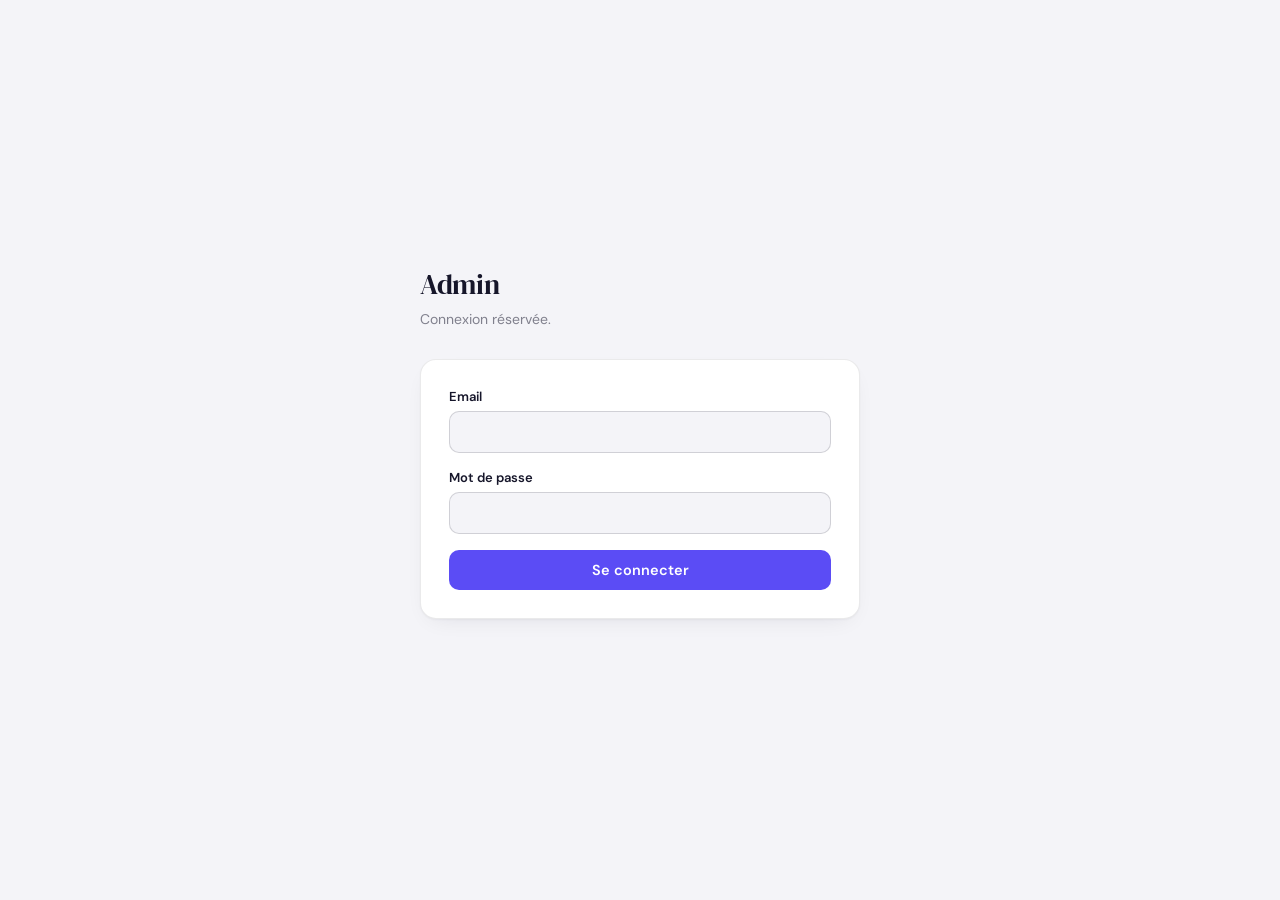
==== admin/index.html @ f7f70466 "feat: kanban tag pill and drag-state styles Supports the colored phase tags and prepares drag-and-dr" ====
<!doctype html>
<html lang="fr">
<head>
<meta charset="utf-8"/>
<meta name="viewport" content="width=device-width, initial-scale=1"/>
<title>Admin — Espace client</title>
<meta name="robots" content="noindex"/>
<link rel="preconnect" href="https://fonts.googleapis.com"/>
<link rel="preconnect" href="https://fonts.gstatic.com" crossorigin/>
<link href="https://fonts.googleapis.com/css2?family=DM+Sans:ital,wght@0,300;0,400;0,500;0,600;0,700;1,400&family=DM+Serif+Display:ital@0;1&display=swap" rel="stylesheet"/>
<link rel="stylesheet" href="/assets/espace-client.css?v=9"/>
</head>
<body>
<div id="login-view" class="standalone">
  <div class="wrap">
    <h1 style="font-family:var(--serif);font-weight:400;font-size:28px">Admin</h1>
    <p class="sub">Connexion réservée.</p>
    <div id="login-msg"></div>
    <form id="login-form" class="card">
      <label for="email">Email</label>
      <input type="email" id="email" required autocomplete="email"/>
      <label for="password">Mot de passe</label>
      <input type="password" id="password" required autocomplete="current-password"/>
      <button type="submit" class="btn-primary" id="login-btn">Se connecter</button>
    </form>

    <form id="setpass-form" class="card hidden">
      <p class="sub" style="margin-bottom:16px">Invitation confirmée — définissez votre mot de passe admin.</p>
      <label for="setpass">Mot de passe</label>
      <input type="password" id="setpass" required minlength="8" autocomplete="new-password"/>
      <button type="submit" class="btn-primary" id="setpass-btn">Définir mon mot de passe</button>
    </form>
  </div>
</div>

<div class="app-shell hidden" id="admin-view">
  <div class="overlay" id="overlay"></div>
  <aside class="app-sidebar" id="sidebar">
    <div class="app-brand">
      <div class="avatar" style="background:var(--text)">EM</div>
      <div class="app-brand-text">
        <div class="app-brand-name">Ernestine Matjabo</div>
        <div class="app-brand-sub">Admin — Espace client</div>
      </div>
    </div>
    <nav class="app-nav">
      <a href="/admin/" class="nav-item active">
        <svg viewBox="0 0 24 24" fill="none" stroke="currentColor" stroke-width="1.75" stroke-linecap="round" stroke-linejoin="round"><rect x="3" y="3" width="7" height="7" rx="1.5"/><rect x="14" y="3" width="7" height="7" rx="1.5"/><rect x="3" y="14" width="7" height="7" rx="1.5"/><rect x="14" y="14" width="7" height="7" rx="1.5"/></svg>
        Clients
      </a>
    </nav>
    <div class="app-sidebar-bottom">
      <a href="#" class="nav-item" id="logout">
        <svg viewBox="0 0 24 24" fill="none" stroke="currentColor" stroke-width="1.75" stroke-linecap="round" stroke-linejoin="round"><path d="M9 21H5a2 2 0 0 1-2-2V5a2 2 0 0 1 2-2h4"/><path d="M16 17l5-5-5-5"/><path d="M21 12H9"/></svg>
        Déconnexion
      </a>
    </div>
  </aside>

  <div class="app-main">
    <div class="app-topbar">
      <button class="menu-btn" id="menu-btn">
        <svg viewBox="0 0 24 24" fill="none" stroke="currentColor" stroke-width="1.75" stroke-linecap="round" stroke-linejoin="round"><path d="M3 6h18"/><path d="M3 12h18"/><path d="M3 18h18"/></svg>
      </button>
      <strong style="font-size:14px">Clients</strong>
    </div>
    <div class="app-content">
      <div class="app-content-inner" style="max-width:1080px">
        <div class="page-header" style="display:flex;align-items:flex-end;justify-content:space-between;gap:16px;flex-wrap:wrap">
          <div>
            <h1>Clients</h1>
            <p class="sub" id="clients-count">Chargement…</p>
          </div>
          <button class="btn-primary" style="width:auto" id="new-client-btn">+ Nouveau client</button>
        </div>

        <div class="section-card hidden" id="create-card">
          <div class="section-head">
            <h2>Nouveau client</h2>
            <a href="#" id="create-cancel">Annuler</a>
          </div>
          <div id="create-msg"></div>
          <form id="create-form">
            <label for="nom">Nom</label>
            <input type="text" id="nom" required/>
            <label for="c-email">Email</label>
            <input type="email" id="c-email" required/>
            <label for="nom_projet">Nom du projet</label>
            <input type="text" id="nom_projet" required/>
            <button type="submit" class="btn-primary" id="create-btn">Créer le client et envoyer les accès</button>
          </form>
        </div>

        <div class="filter-tabs" id="filter-tabs"></div>
        <div class="project-grid" id="clients-list">
          <p class="sub">Chargement…</p>
        </div>
      </div>
    </div>
  </div>
</div>

<script type="module">
import { supabase, callFunction } from '/assets/supabase-client.js';

const ADMIN_EMAIL = 'ernestinemtb@gmail.com';
const loginView = document.getElementById('login-view');
const adminView = document.getElementById('admin-view');

// Remplace window.alert (bloquant) par un message non bloquant en bas d'écran.
function showToast(message, type = 'error') {
  let toast = document.getElementById('toast');
  if (!toast) {
    toast = document.createElement('div');
    toast.id = 'toast';
    document.body.appendChild(toast);
  }
  toast.textContent = message;
  toast.className = `toast ${type} show`;
  clearTimeout(toast._timeout);
  toast._timeout = setTimeout(() => toast.classList.remove('show'), 4000);
}

const AVATAR_COLORS = ['#5b4cf5', '#2f8f5b', '#c2762c', '#c23c5e', '#2e83c2', '#7c6cfa'];
function colorFor(seed) {
  let h = 0;
  for (let i = 0; i < seed.length; i++) h = (h * 31 + seed.charCodeAt(i)) >>> 0;
  return AVATAR_COLORS[h % AVATAR_COLORS.length];
}
function initials(nom) {
  return nom.trim().split(/\s+/).map((w) => w[0]).slice(0, 2).join('').toUpperCase();
}

let allClients = [];
let activeFilter = 'tous';

function renderFilters() {
  const counts = { tous: allClients.length };
  allClients.forEach((c) => { counts[c.statut] = (counts[c.statut] || 0) + 1; });
  const labels = { tous: 'Tous', onboarding: 'Onboarding', actif: 'Actif', archive: 'Archivé' };
  const order = ['tous', 'onboarding', 'actif', 'archive'].filter((k) => counts[k]);
  document.getElementById('filter-tabs').innerHTML = order.map((k) => `
    <button class="filter-tab ${k === activeFilter ? 'active' : ''}" data-filter="${k}">${labels[k] || k} · ${counts[k]}</button>
  `).join('');
  document.querySelectorAll('.filter-tab').forEach((btn) => {
    btn.addEventListener('click', () => { activeFilter = btn.dataset.filter; renderFilters(); renderList(); });
  });
}

function renderList() {
  const list = document.getElementById('clients-list');
  const visible = activeFilter === 'tous' ? allClients : allClients.filter((c) => c.statut === activeFilter);
  document.getElementById('clients-count').textContent = `${allClients.length} projet${allClients.length > 1 ? 's' : ''} en portefeuille`;

  if (visible.length === 0) {
    list.innerHTML = '<div class="empty-state"><p>Aucun client dans cette catégorie.</p></div>';
    return;
  }
  list.innerHTML = visible.map((c) => `
    <div class="project-card" data-id="${c.id}">
      <div class="project-card-head">
        <div class="avatar" style="background:${colorFor(c.nom)}">${initials(c.nom)}</div>
        <div style="min-width:0">
          <div class="project-card-name">${c.nom}</div>
          <div class="project-card-sub">${c.nom_projet}</div>
        </div>
      </div>
      ${c.phasesTotal ? `
        <div class="project-card-progress-row"><span>${c.phaseActuelle || ''}</span><span>${c.phasesDone}/${c.phasesTotal}</span></div>
        <div class="progress"><div class="progress-bar ${c.phasesDone === c.phasesTotal ? 'success' : ''}" style="width:${Math.round((c.phasesDone / c.phasesTotal) * 100)}%"></div></div>
      ` : '<p class="sub" style="margin:8px 0 0;font-size:12.5px">Pas encore de phase.</p>'}
      <div class="project-card-foot">
        <span class="badge ${c.statut}">${c.statut}</span>
        <span class="meta">${new Date(c.created_at).toLocaleDateString('fr-FR')}</span>
      </div>
    </div>
  `).join('');
  list.querySelectorAll('.project-card').forEach((card) => {
    card.addEventListener('click', () => { window.location.href = `/admin/client/?id=${card.dataset.id}`; });
  });
}

async function renderClients() {
  const { data: clients, error } = await supabase
    .from('clients')
    .select('id, nom, email, nom_projet, statut, created_at')
    .order('created_at', { ascending: false });

  if (error) {
    document.getElementById('clients-list').innerHTML = `<div class="msg error">${error.message}</div>`;
    return;
  }

  allClients = clients || [];

  const clientIds = allClients.map((c) => c.id);
  const { data: projects } = clientIds.length
    ? await supabase.from('projects').select('id, client_id, phase_actuelle').in('client_id', clientIds)
    : { data: [] };

  const projectIds = (projects || []).map((p) => p.id);
  const { data: phases } = projectIds.length
    ? await supabase.from('project_phases').select('project_id, statut').in('project_id', projectIds)
    : { data: [] };

  allClients.forEach((c) => {
    const project = (projects || []).find((p) => p.client_id === c.id);
    const projectPhases = project ? (phases || []).filter((p) => p.project_id === project.id) : [];
    c.phaseActuelle = project?.phase_actuelle;
    c.phasesTotal = projectPhases.length;
    c.phasesDone = projectPhases.filter((p) => p.statut === 'terminee').length;
  });

  renderFilters();
  renderList();
}

async function checkAdmin() {
  const { data: { session } } = await supabase.auth.getSession();
  if (session && session.user.email === ADMIN_EMAIL) {
    loginView.classList.add('hidden');
    adminView.classList.remove('hidden');
    renderClients();
  } else if (session) {
    await supabase.auth.signOut();
  }
}

if (location.hash.includes('type=invite') || location.hash.includes('type=recovery')) {
  const { data: { session } } = await supabase.auth.getSession();
  if (session && session.user.email === ADMIN_EMAIL) {
    document.getElementById('login-form').classList.add('hidden');
    document.getElementById('setpass-form').classList.remove('hidden');
  }
} else {
  await checkAdmin();
}

document.getElementById('setpass-form').addEventListener('submit', async (e) => {
  e.preventDefault();
  const btn = document.getElementById('setpass-btn');
  btn.disabled = true;
  const { error } = await supabase.auth.updateUser({ password: document.getElementById('setpass').value });
  btn.disabled = false;
  if (error) {
    showToast(error.message);
    return;
  }
  history.replaceState(null, '', location.pathname);
  document.getElementById('setpass-form').classList.add('hidden');
  await checkAdmin();
});

document.getElementById('login-form').addEventListener('submit', async (e) => {
  e.preventDefault();
  const msgBox = document.getElementById('login-msg');
  msgBox.innerHTML = '';
  const btn = document.getElementById('login-btn');
  btn.disabled = true;
  const email = document.getElementById('email').value.trim();
  const password = document.getElementById('password').value;

  const { data, error } = await supabase.auth.signInWithPassword({ email, password });
  btn.disabled = false;
  if (error || data.user.email !== ADMIN_EMAIL) {
    if (!error) await supabase.auth.signOut();
    msgBox.innerHTML = '<div class="msg error">Accès refusé.</div>';
    return;
  }
  await checkAdmin();
});

document.getElementById('new-client-btn').addEventListener('click', () => {
  document.getElementById('create-card').classList.toggle('hidden');
});
document.getElementById('create-cancel').addEventListener('click', (e) => {
  e.preventDefault();
  document.getElementById('create-card').classList.add('hidden');
});

document.getElementById('create-form').addEventListener('submit', async (e) => {
  e.preventDefault();
  const msgBox = document.getElementById('create-msg');
  msgBox.innerHTML = '';
  const btn = document.getElementById('create-btn');
  btn.disabled = true;

  const nom = document.getElementById('nom').value.trim();
  const email = document.getElementById('c-email').value.trim();
  const nom_projet = document.getElementById('nom_projet').value.trim();

  try {
    await callFunction('create-client', { nom, email, nom_projet });
    msgBox.innerHTML = '<div class="msg success">Client créé, accès envoyés par email.</div>';
    document.getElementById('create-form').reset();
    document.getElementById('create-card').classList.add('hidden');
    renderClients();
  } catch (err) {
    msgBox.innerHTML = `<div class="msg error">${err.message}</div>`;
  } finally {
    btn.disabled = false;
  }
});

document.getElementById('logout').addEventListener('click', async (e) => {
  e.preventDefault();
  await supabase.auth.signOut();
  location.reload();
});
document.getElementById('menu-btn').addEventListener('click', () => {
  document.getElementById('sidebar').classList.toggle('open');
  document.getElementById('overlay').classList.toggle('on');
});
document.getElementById('overlay').addEventListener('click', () => {
  document.getElementById('sidebar').classList.remove('open');
  document.getElementById('overlay').classList.remove('on');
});
</script>
</body>
</html>
---- assets/espace-client.css ----
:root{
  --bg:#f4f4f8;
  --sidebar:rgba(255,255,255,0.6);
  --surface:#ffffff;
  --border:rgba(22,22,42,0.09);
  --border2:rgba(22,22,42,0.16);
  --text:#16162a;
  --text2:rgba(22,22,42,0.52);
  --text3:rgba(22,22,42,0.28);
  --accent:#5b4cf5;
  --accent2:#7c6cfa;
  --accent-soft:rgba(91,76,245,0.09);
  --chip-bg:rgba(22,22,42,0.05);
  --chip-hover:rgba(22,22,42,0.09);
  --danger:#e5484d;
  --success:#30a46c;
  --warning:#d9a441;
  --font:'DM Sans',system-ui,sans-serif;
  --serif:'DM Serif Display',serif;
  --radius:16px;
  --shadow:0 1px 2px rgba(22,22,42,0.04),0 8px 24px -12px rgba(22,22,42,0.12);
}
*{box-sizing:border-box}
html{scroll-behavior:smooth}
body{
  margin:0;font-family:var(--font);background:var(--bg);color:var(--text);
  min-height:100vh;
}
a{color:var(--accent)}
::-webkit-scrollbar{width:4px;height:4px}
::-webkit-scrollbar-thumb{background:var(--border2);border-radius:99px}

/* ── Standalone forms (connexion, admin login) ── */
.wrap{width:100%;max-width:480px;margin:0 auto;padding:40px 20px}
.wrap.wide{max-width:860px}
.standalone{min-height:100vh;display:flex;align-items:center;justify-content:center}
h1{font-size:22px;margin:0 0 6px;letter-spacing:-.01em}
.sub{color:var(--text2);font-size:14px;margin:0 0 28px;line-height:1.55}
.card{
  background:var(--surface);border:1px solid var(--border);border-radius:var(--radius);
  padding:28px;margin-bottom:16px;box-shadow:var(--shadow);
}
label{display:block;font-size:13px;font-weight:600;margin-bottom:6px;color:var(--text)}
input[type=email],input[type=password],input[type=text]{
  width:100%;padding:11px 13px;border:1px solid var(--border2);border-radius:10px;
  font-family:var(--font);font-size:14.5px;background:var(--bg);color:var(--text);
  margin-bottom:16px;transition:border-color .15s;
}
input:focus{outline:none;border-color:var(--accent)}
input:focus-visible{outline:2px solid var(--accent);outline-offset:1px}

/* ── File input (native, restyled) ── */
input[type=file]{
  width:100%;padding:8px;border:1px solid var(--border2);border-radius:10px;
  font-family:var(--font);font-size:13.5px;background:var(--bg);color:var(--text3);
  margin-bottom:16px;cursor:pointer;
}
input[type=file]::file-selector-button,
input[type=file]::-webkit-file-upload-button{
  font-family:var(--font);font-size:13px;font-weight:600;color:var(--text);
  background:var(--chip-bg);border:none;border-radius:7px;
  padding:8px 14px;margin-right:12px;cursor:pointer;transition:background .15s;
}
input[type=file]::file-selector-button:hover,
input[type=file]::-webkit-file-upload-button:hover{background:var(--chip-hover)}
button{
  font-family:var(--font);font-size:14.5px;font-weight:600;border-radius:10px;
  padding:11px 18px;cursor:pointer;border:none;transition:opacity .15s,transform .1s,background .15s;
}
button:disabled{opacity:.5;cursor:not-allowed}
button:active:not(:disabled){transform:scale(.98)}
.btn-primary{background:var(--accent);color:#fff;width:100%}
.btn-primary:hover:not(:disabled){opacity:.9}
.btn-secondary{background:var(--chip-bg);color:var(--text)}
.btn-secondary:hover:not(:disabled){background:var(--chip-hover)}
.msg{font-size:13.5px;padding:10px 12px;border-radius:8px;margin-bottom:16px}
.msg.error{background:rgba(229,72,77,0.1);color:var(--danger)}
.msg.success{background:rgba(48,164,108,0.1);color:var(--success)}
.hidden{display:none !important}
:focus-visible{outline:2px solid var(--accent);outline-offset:2px}

/* ── Legacy topbar (kept for any standalone page) ── */
nav.topbar{display:flex;justify-content:space-between;align-items:center;max-width:860px;margin:0 auto 24px;width:100%}
nav.topbar .links{display:flex;gap:18px;font-size:14px}
nav.topbar .links a{color:var(--text2);text-decoration:none}
nav.topbar .links a.active{color:var(--accent);font-weight:600}

/* ── Badges ── */
.badge{
  display:inline-flex;align-items:center;gap:5px;font-size:11px;font-weight:600;padding:4px 10px;border-radius:99px;
  text-transform:uppercase;letter-spacing:.4px;white-space:nowrap;
}
.badge::before{content:'';width:6px;height:6px;border-radius:50%;background:currentColor}
.badge.a_venir{background:var(--chip-bg);color:var(--text2)}
.badge.en_cours{background:rgba(91,76,245,0.12);color:var(--accent)}
.badge.terminee{background:rgba(48,164,108,0.12);color:var(--success)}
.badge.onboarding{background:rgba(217,164,65,0.14);color:var(--warning)}
.badge.actif{background:rgba(48,164,108,0.12);color:var(--success)}
.badge.archive{background:var(--chip-bg);color:var(--text3)}
.badge.envoye,.badge.envoyee{background:var(--chip-bg);color:var(--text2)}
.badge.accepte,.badge.payee{background:rgba(48,164,108,0.12);color:var(--success)}
.badge.refuse{background:rgba(229,72,77,0.1);color:var(--danger)}

/* Select de statut (admin) stylé pour être visuellement identique au badge
   affiché côté client — même pilule, juste éditable. */
select.badge{
  appearance:none;-webkit-appearance:none;-moz-appearance:none;
  border:none;cursor:pointer;margin:0;
  padding:4px 22px 4px 10px;
  background-image:url("data:image/svg+xml;utf8,<svg xmlns='http://www.w3.org/2000/svg' viewBox='0 0 24 24' fill='none' stroke='%23888899' stroke-width='2.5' stroke-linecap='round' stroke-linejoin='round'><path d='m6 9 6 6 6-6'/></svg>");
  background-repeat:no-repeat;background-position:right 7px center;background-size:9px;
}
select.badge:focus{outline:2px solid var(--accent);outline-offset:1px}
select.badge::before{content:none}

.doc-item{display:flex;align-items:center;gap:12px;padding:14px 0;border-bottom:1px solid var(--border)}
.doc-item:last-child{border-bottom:none}
.doc-amount{font-size:15px;font-weight:700;font-variant-numeric:tabular-nums}
.doc-meta{font-size:12px;color:var(--text3);margin-top:2px}

.list-item{display:flex;justify-content:space-between;align-items:center;padding:14px 0;border-bottom:1px solid var(--border)}
.list-item:last-child{border-bottom:none}
.list-item .meta{font-size:12.5px;color:var(--text3)}
table{width:100%;border-collapse:collapse;font-size:14px}
th{text-align:left;font-size:12px;color:var(--text3);text-transform:uppercase;letter-spacing:.4px;padding:8px 10px;border-bottom:1px solid var(--border)}
td{padding:12px 10px;border-bottom:1px solid var(--border)}
tr:last-child td{border-bottom:none}
tr.clickable{cursor:pointer;transition:background .15s}
tr.clickable:hover{background:var(--chip-bg)}

/* ══════════════════════════════════════════
   APP SHELL — sidebar + main (dashboard pages)
   ══════════════════════════════════════════ */
.app-shell{display:flex;height:100dvh;overflow:hidden}

.app-sidebar{
  width:248px;min-width:248px;background:var(--sidebar);
  border-right:1px solid var(--border);
  display:flex;flex-direction:column;overflow:hidden;
  transition:transform .3s ease;position:relative;z-index:20;
}
.app-brand{
  display:flex;align-items:center;gap:10px;
  padding:20px 18px 16px;border-bottom:1px solid var(--border);flex-shrink:0;
}
.app-brand .avatar{width:36px;height:36px;font-size:13px}
.app-brand-text{min-width:0}
.app-brand-name{font-size:13.5px;font-weight:600;line-height:1.3;overflow:hidden;text-overflow:ellipsis;white-space:nowrap}
.app-brand-sub{font-size:11.5px;color:var(--text2);margin-top:1px;overflow:hidden;text-overflow:ellipsis;white-space:nowrap}

.app-nav{flex:1;overflow-y:auto;padding:14px 10px;display:flex;flex-direction:column;gap:2px}
.nav-item{
  display:flex;align-items:center;gap:10px;padding:9px 10px;border-radius:9px;
  color:var(--text2);text-decoration:none;font-size:13.5px;font-weight:500;
  transition:background .15s,color .15s;
}
.nav-item svg{width:17px;height:17px;flex-shrink:0;opacity:.85}
.nav-item:hover{background:var(--chip-bg);color:var(--text)}
.nav-item.active{background:var(--accent-soft);color:var(--accent)}
.nav-item.active svg{opacity:1}
.nav-item.muted{color:var(--text3)}

.app-sidebar-bottom{padding:12px 10px;border-top:1px solid var(--border);flex-shrink:0}

.app-main{flex:1;display:flex;flex-direction:column;overflow:hidden;background:var(--bg);position:relative}
.app-topbar{
  display:none;align-items:center;gap:12px;padding:14px 18px;
  border-bottom:1px solid var(--border);background:rgba(244,244,248,0.85);
  backdrop-filter:blur(10px);-webkit-backdrop-filter:blur(10px);flex-shrink:0;z-index:10;
}
.menu-btn{
  display:none;background:none;border:none;color:var(--text2);cursor:pointer;
  padding:4px;border-radius:6px;
}
.menu-btn svg{width:20px;height:20px}
.app-content{flex:1;overflow-y:auto;padding:32px 36px 48px}
.app-content-inner{max-width:920px;margin:0 auto;animation:fadeUp .4s ease both}
.page-header{margin-bottom:24px}
.page-header h1{font-family:var(--serif);font-weight:400;font-size:26px;letter-spacing:-.01em;margin:0 0 4px}
.page-header .sub{margin:0}

.overlay{display:none;position:fixed;inset:0;background:rgba(0,0,0,.4);z-index:19;backdrop-filter:blur(2px)}
.overlay.on{display:block}

@keyframes fadeUp{from{opacity:0;transform:translateY(8px)}to{opacity:1;transform:translateY(0)}}

@media(max-width:860px){
  .app-sidebar{position:fixed;top:0;bottom:0;left:0;transform:translateX(-100%);background:#fff;box-shadow:4px 0 24px rgba(22,22,42,.15)}
  .app-sidebar.open{transform:translateX(0)}
  .app-topbar{display:flex}
  .menu-btn{display:flex}
  .app-content{padding:22px 16px 40px}
}

/* ── Avatar (squircle, not circle) ── */
.avatar{
  width:34px;height:34px;border-radius:30%;flex-shrink:0;
  display:flex;align-items:center;justify-content:center;
  font-weight:700;font-size:12.5px;color:#fff;background:var(--accent);
  letter-spacing:.2px;
}
.avatar-group{display:flex}
.avatar-group .avatar{margin-left:-8px;border:2px solid var(--surface)}
.avatar-group .avatar:first-child{margin-left:0}

/* ── Stat cards ── */
.stat-grid{display:grid;grid-template-columns:repeat(auto-fit,minmax(180px,1fr));gap:14px;margin-bottom:28px}
.stat-card{
  background:var(--surface);border-radius:14px;padding:18px 20px;box-shadow:var(--shadow);
}
.stat-label{font-size:11.5px;color:var(--text3);text-transform:uppercase;letter-spacing:.5px;margin-bottom:8px}
.stat-value{font-size:20px;font-weight:700;font-variant-numeric:tabular-nums;line-height:1.2}
.stat-value small{font-size:13px;font-weight:500;color:var(--text3)}
.stat-foot{font-size:12.5px;color:var(--text2);margin-top:6px}

/* ── Progress bar ── */
.progress{height:7px;border-radius:99px;background:var(--chip-bg);overflow:hidden;margin:8px 0}
.progress-bar{height:100%;border-radius:99px;background:var(--accent);transition:width .4s ease}
.progress-bar.success{background:var(--success)}

/* ── Section card ── */
.section-card{background:var(--surface);border-radius:var(--radius);box-shadow:var(--shadow);padding:22px 24px;margin-bottom:18px}
.section-head{display:flex;align-items:center;justify-content:between;justify-content:space-between;margin-bottom:14px}
.section-head h2{font-size:15px;margin:0;font-weight:700}
.section-head a{font-size:13px;font-weight:600;text-decoration:none}

/* ── Timeline ── */
.timeline{display:flex;flex-direction:column}
.timeline-item{display:flex;gap:14px;padding-bottom:22px;position:relative}
.timeline-item:last-child{padding-bottom:0}
.timeline-rail{display:flex;flex-direction:column;align-items:center;flex-shrink:0}
.timeline-dot{width:11px;height:11px;border-radius:50%;background:var(--border2);margin-top:3px;flex-shrink:0;border:2px solid var(--surface);box-shadow:0 0 0 2px var(--border)}
.timeline-item.terminee .timeline-dot{background:var(--success);box-shadow:0 0 0 2px rgba(48,164,108,.25)}
.timeline-item.en_cours .timeline-dot{background:var(--accent);box-shadow:0 0 0 2px rgba(91,76,245,.25)}
.timeline-line{flex:1;width:2px;background:var(--border);margin-top:4px;min-height:16px}
.timeline-item:last-child .timeline-line{display:none}
.timeline-body{flex:1;padding-bottom:4px}
.timeline-title-row{display:flex;align-items:center;gap:10px;justify-content:space-between}
.timeline-title{font-size:14.5px;font-weight:600}
.timeline-item.a_venir .timeline-title{color:var(--text2)}
.timeline-num{color:var(--text3);font-weight:600;margin-right:4px;font-variant-numeric:tabular-nums}

/* ── Drag handle (admin phase reordering) ── */
.drag-handle{
  width:20px;flex-shrink:0;cursor:grab;color:var(--text3);
  display:flex;align-items:center;justify-content:center;margin-top:2px;
  transition:color .15s;
}
.drag-handle:hover{color:var(--text2)}
.drag-handle:active{cursor:grabbing}
.drag-handle svg{width:16px;height:16px}
.timeline-item.dragging{opacity:.4}
.timeline-item.drag-over{background:var(--accent-soft);border-radius:8px}
.timeline-meta{font-size:12.5px;color:var(--text3);margin-top:3px}

/* ── Tasks (per phase) ── */
.task-list{display:flex;flex-direction:column}
.task-item{display:flex;align-items:center;gap:10px;padding:9px 0;border-bottom:1px solid var(--border)}
.task-item:last-child{border-bottom:none}
.task-check{width:16px;height:16px;flex-shrink:0;accent-color:var(--accent);cursor:pointer}
.task-check:disabled{cursor:default}
.task-check-static{
  width:16px;height:16px;flex-shrink:0;border-radius:4px;border:1.5px solid var(--border2);
  display:flex;align-items:center;justify-content:center;color:#fff;
}
.task-check-static.done{background:var(--success);border-color:var(--success)}
.task-check-static svg{width:11px;height:11px}
.task-info{flex:1;min-width:0}
.task-title{font-size:13.5px;font-weight:500}
.task-title.done{text-decoration:line-through;color:var(--text3)}
.task-meta{font-size:12px;color:var(--text3);margin-top:1px}
.task-meta.overdue{color:var(--danger)}

/* ── File list ── */
.file-list{display:flex;flex-direction:column}
.file-item{display:flex;align-items:center;gap:12px;padding:12px 0;border-bottom:1px solid var(--border)}
.file-item:last-child{border-bottom:none}
.file-icon{
  width:36px;height:36px;border-radius:9px;flex-shrink:0;
  display:flex;align-items:center;justify-content:center;background:var(--chip-bg);color:var(--text2);
}
.file-icon svg{width:17px;height:17px}
.file-info{flex:1;min-width:0}
.file-name{font-size:13.5px;font-weight:500;overflow:hidden;text-overflow:ellipsis;white-space:nowrap}
.file-meta{font-size:12px;color:var(--text3);margin-top:1px}
.file-download{
  display:flex;align-items:center;justify-content:center;width:32px;height:32px;padding:0;border-radius:8px;
  background:var(--chip-bg);color:var(--text2);border:none;cursor:pointer;transition:background .15s,color .15s;flex-shrink:0;
}
.file-download:hover:not(:disabled){background:var(--chip-hover);color:var(--text)}
.file-download svg{width:15px;height:15px}
.file-delete{color:var(--danger)}
.file-delete:hover:not(:disabled){background:rgba(229,72,77,0.12)}
.file-delete.confirm-armed{background:var(--danger);color:#fff}
.file-delete.confirm-armed:hover:not(:disabled){background:var(--danger);opacity:.9}
.file-actions{display:flex;gap:6px;flex-shrink:0}

/* ── Timeline item (clickable, expandable phase detail) ── */
.timeline-item.clickable .timeline-title-row{cursor:pointer}
.timeline-chevron{width:14px;height:14px;color:var(--text3);transition:transform .18s;flex-shrink:0}
.timeline-item.expanded .timeline-chevron{transform:rotate(90deg)}
.phase-detail{
  margin-top:14px;padding:16px;background:var(--bg);border-radius:12px;
  animation:fadeUp .25s ease both;
}
.phase-detail-section{margin-bottom:16px}
.phase-detail-section:last-child{margin-bottom:0}
.phase-detail-label{font-size:11px;font-weight:700;text-transform:uppercase;letter-spacing:.5px;color:var(--text3);margin-bottom:10px}
.note-item{padding:10px 0;border-bottom:1px solid var(--border);font-size:13.5px}
.note-item:last-child{border-bottom:none}
.note-item .meta{font-size:11.5px;color:var(--text3);margin-top:3px}

/* ── Kanban board (projet) ── */
.kanban-board{
  display:flex;gap:16px;align-items:flex-start;
  overflow-x:auto;padding-bottom:8px;margin:0 -4px;
}
.kanban-column{
  flex:1 0 260px;min-width:260px;max-width:340px;
  background:rgba(22,22,42,0.025);border-radius:16px;padding:14px;
}
.kanban-column-head{display:flex;align-items:center;gap:8px;padding:4px 6px 12px}
.kanban-column-dot{width:8px;height:8px;border-radius:50%;background:var(--border2);flex-shrink:0}
.kanban-column-dot.en_cours{background:var(--accent)}
.kanban-column-dot.terminee{background:var(--success)}
.kanban-column-title{font-size:13px;font-weight:700}
.kanban-column-count{
  font-size:11.5px;font-weight:700;color:var(--text3);background:var(--chip-bg);
  border-radius:99px;padding:1px 8px;margin-left:auto;
}
.kanban-cards{display:flex;flex-direction:column;gap:10px;min-height:64px}
.kanban-card{
  background:var(--surface);border-radius:14px;padding:14px 16px;box-shadow:var(--shadow);
  cursor:pointer;transition:transform .15s,box-shadow .15s,opacity .15s;border:1px solid transparent;
}
.kanban-card:hover{transform:translateY(-2px);box-shadow:0 2px 4px rgba(22,22,42,.05),0 14px 28px -12px rgba(22,22,42,.18)}
.kanban-card.dragging{opacity:.35}
.kanban-card.drag-over{border-color:var(--accent)}
.kanban-cards.drag-over{background:var(--accent-soft);border-radius:10px}
.kanban-card[draggable="true"]{cursor:grab}
.kanban-card-title{font-size:14px;font-weight:600;line-height:1.35;margin-bottom:10px}
.kanban-tags{display:flex;flex-wrap:wrap;gap:5px;margin-bottom:9px}
.kanban-tag{font-size:10.5px;font-weight:700;padding:2px 8px;border-radius:99px;letter-spacing:.2px}
.kanban-progress-row{display:flex;align-items:center;gap:10px;margin-bottom:10px}
.kanban-progress-row .progress{flex:1;margin:0}
.kanban-progress-label{font-size:11.5px;font-weight:600;color:var(--text3);white-space:nowrap;font-variant-numeric:tabular-nums}
.kanban-card-foot{display:flex;align-items:center;justify-content:space-between;gap:8px}
.kanban-card-date{font-size:11.5px;color:var(--text3)}
.kanban-card-icons{display:flex;gap:6px}
.kanban-icon-chip{
  display:inline-flex;align-items:center;gap:4px;font-size:11px;font-weight:600;color:var(--text2);
  background:var(--chip-bg);border-radius:99px;padding:3px 8px;
}
.kanban-icon-chip svg{width:11px;height:11px}
.kanban-empty-col{font-size:12.5px;color:var(--text3);text-align:center;padding:18px 8px}

@media(max-width:640px){
  .kanban-column{min-width:82vw}
}

/* ── Modal (phase detail) ── */
.modal-overlay{
  display:none;position:fixed;inset:0;background:rgba(16,16,30,.45);z-index:100;
  align-items:flex-start;justify-content:center;padding:5vh 16px;overflow-y:auto;
  backdrop-filter:blur(2px);
}
.modal-overlay.open{display:flex}
.modal{
  background:var(--surface);border-radius:var(--radius);box-shadow:var(--shadow);
  width:100%;max-width:560px;padding:26px 26px 28px;position:relative;
  animation:fadeUp .25s ease both;
}
.modal-close{
  position:absolute;top:18px;right:18px;width:30px;height:30px;padding:0;border-radius:9px;
  background:var(--chip-bg);color:var(--text2);border:none;cursor:pointer;
  display:flex;align-items:center;justify-content:center;flex-shrink:0;transition:background .15s;
}
.modal-close:hover{background:var(--chip-hover)}
.modal-close svg{width:15px;height:15px}
.modal-header{margin-bottom:18px;padding-right:36px}
.modal-header h2{font-size:18px;font-weight:700;margin:0 0 6px}
.modal-header .meta-row{display:flex;align-items:center;gap:8px}

/* ── Empty state ── */
.empty-state{text-align:center;padding:36px 20px;color:var(--text2)}
.empty-state svg{width:34px;height:34px;color:var(--text3);margin-bottom:10px}
.empty-state p{margin:0;font-size:13.5px}

/* ── Filter tabs (admin project list) ── */
.filter-tabs{display:flex;gap:6px;flex-wrap:wrap;margin-bottom:18px}
.filter-tab{
  font-size:12.5px;font-weight:600;padding:7px 13px;border-radius:99px;background:var(--chip-bg);
  color:var(--text2);border:none;cursor:pointer;transition:background .15s,color .15s;
}
.filter-tab:hover{background:var(--chip-hover)}
.filter-tab.active{background:var(--accent);color:#fff}

/* ── Project cards (admin) ── */
.project-grid{display:grid;grid-template-columns:repeat(auto-fill,minmax(240px,1fr));gap:14px}
.project-card{
  background:var(--surface);border-radius:14px;padding:18px 20px;box-shadow:var(--shadow);
  cursor:pointer;transition:transform .15s,box-shadow .15s;
}
.project-card:hover{transform:translateY(-2px);box-shadow:0 2px 4px rgba(22,22,42,.05),0 14px 28px -12px rgba(22,22,42,.18)}
.project-card-head{display:flex;align-items:center;gap:10px;margin-bottom:14px}
.project-card-head .avatar{width:32px;height:32px;font-size:11.5px}
.project-card-name{font-size:14px;font-weight:700;overflow:hidden;text-overflow:ellipsis;white-space:nowrap}
.project-card-sub{font-size:12px;color:var(--text3);margin-top:1px;overflow:hidden;text-overflow:ellipsis;white-space:nowrap}
.project-card-progress-row{display:flex;justify-content:space-between;font-size:11.5px;color:var(--text3);margin-bottom:2px}
.project-card-foot{display:flex;align-items:center;justify-content:space-between;margin-top:14px}
.project-card-foot .meta{font-size:11.5px;color:var(--text3)}

/* ── Toast (remplace window.alert, non bloquant) ── */
.toast{
  position:fixed;bottom:24px;left:50%;transform:translateX(-50%) translateY(8px);
  background:var(--text);color:#fff;padding:11px 18px;border-radius:10px;font-size:13.5px;
  box-shadow:var(--shadow);opacity:0;pointer-events:none;transition:opacity .2s,transform .2s;
  z-index:200;max-width:min(90vw,420px);text-align:center;
}
.toast.show{opacity:1;transform:translateX(-50%) translateY(0)}
.toast.error{background:var(--danger)}
.toast.success{background:var(--success)}
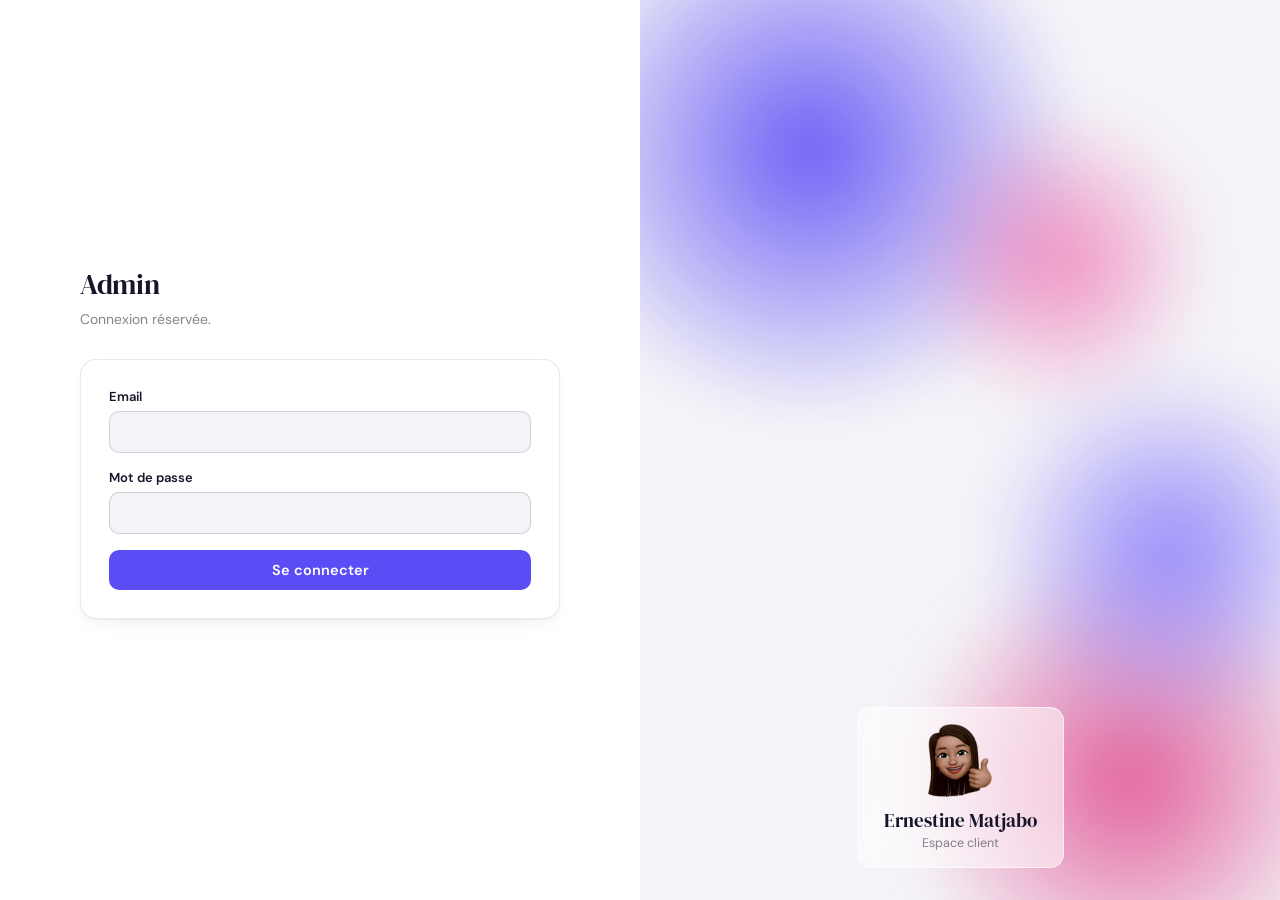
==== commit b892d276: "feat: split-screen layout for admin login/code screens Matches the client connexion page: credential" ====
--- a/admin/index.html
+++ b/admin/index.html
@@ -8,28 +8,98 @@
 <link rel="preconnect" href="https://fonts.googleapis.com"/>
 <link rel="preconnect" href="https://fonts.gstatic.com" crossorigin/>
 <link href="https://fonts.googleapis.com/css2?family=DM+Sans:ital,wght@0,300;0,400;0,500;0,600;0,700;1,400&family=DM+Serif+Display:ital@0;1&display=swap" rel="stylesheet"/>
-<link rel="stylesheet" href="/assets/espace-client.css?v=9"/>
+<link rel="stylesheet" href="/assets/espace-client.css?v=10"/>
+<style>
+  #login-view.login-split{min-height:100vh;display:flex}
+  .login-split-form{
+    flex:1 1 480px;display:flex;align-items:center;justify-content:center;
+    padding:40px 20px;background:var(--surface);position:relative;z-index:1;
+  }
+  .login-split-form .wrap{padding:0}
+  .login-split-visual{
+    flex:1 1 480px;position:relative;overflow:hidden;background:var(--bg);
+    display:flex;align-items:flex-end;justify-content:center;padding:32px;
+  }
+  .login-split-brand{
+    position:relative;z-index:1;text-align:center;padding:16px 26px;border-radius:14px;
+    background:rgba(255,255,255,0.55);backdrop-filter:blur(14px);-webkit-backdrop-filter:blur(14px);
+    border:1px solid rgba(255,255,255,0.6);
+  }
+  .login-split-brand-avatar{display:block;width:64px;height:auto;margin:0 auto 10px}
+  .login-split-brand-name{display:block;font-family:var(--serif);font-size:19px;color:var(--text)}
+  .login-split-brand-sub{display:block;font-size:12.5px;color:var(--text2);margin-top:2px}
+
+  @media(max-width:860px){
+    .login-split-visual{display:none}
+  }
+
+  /* ── Background blobs (identiques à ernestinematjabo.com) ── */
+  .bg-blobs{position:absolute;inset:0;z-index:0;pointer-events:none;overflow:hidden}
+  .blob{position:absolute;border-radius:50%}
+  .blob-1{
+    width:620px;height:620px;background:radial-gradient(circle,rgba(91,76,245,0.88) 0%,transparent 62%);
+    top:-160px;left:-140px;filter:blur(22px);animation:blobDrift1 12s ease-in-out infinite alternate;
+  }
+  .blob-2{
+    width:520px;height:520px;background:radial-gradient(circle,rgba(219,39,119,0.72) 0%,transparent 62%);
+    bottom:-140px;right:-110px;filter:blur(26px);animation:blobDrift2 9s ease-in-out infinite alternate;
+  }
+  .blob-3{
+    width:420px;height:420px;background:radial-gradient(circle,rgba(124,108,250,0.80) 0%,transparent 62%);
+    top:38%;left:50%;filter:blur(30px);animation:blobDrift3 15s ease-in-out infinite alternate;
+  }
+  .blob-4{
+    width:340px;height:340px;background:radial-gradient(circle,rgba(236,72,153,0.60) 0%,transparent 62%);
+    top:10%;right:8%;filter:blur(28px);animation:blobDrift4 18s ease-in-out infinite alternate;
+  }
+  @keyframes blobDrift1{0%{transform:translate(0,0) scale(1)}100%{transform:translate(150px,110px) scale(1.28)}}
+  @keyframes blobDrift2{0%{transform:translate(0,0) scale(1)}100%{transform:translate(-130px,-140px) scale(1.22)}}
+  @keyframes blobDrift3{0%{transform:translate(-50%,-50%) scale(1) rotate(0deg)}100%{transform:translate(-18%,-68%) scale(1.32) rotate(28deg)}}
+  @keyframes blobDrift4{0%{transform:translate(0,0) scale(1)}100%{transform:translate(-60px,90px) scale(1.18)}}
+</style>
 </head>
 <body>
-<div id="login-view" class="standalone">
-  <div class="wrap">
-    <h1 style="font-family:var(--serif);font-weight:400;font-size:28px">Admin</h1>
-    <p class="sub">Connexion réservée.</p>
-    <div id="login-msg"></div>
-    <form id="login-form" class="card">
-      <label for="email">Email</label>
-      <input type="email" id="email" required autocomplete="email"/>
-      <label for="password">Mot de passe</label>
-      <input type="password" id="password" required autocomplete="current-password"/>
-      <button type="submit" class="btn-primary" id="login-btn">Se connecter</button>
-    </form>
-
-    <form id="setpass-form" class="card hidden">
-      <p class="sub" style="margin-bottom:16px">Invitation confirmée — définissez votre mot de passe admin.</p>
-      <label for="setpass">Mot de passe</label>
-      <input type="password" id="setpass" required minlength="8" autocomplete="new-password"/>
-      <button type="submit" class="btn-primary" id="setpass-btn">Définir mon mot de passe</button>
-    </form>
+<div id="login-view" class="login-split">
+  <div class="login-split-form">
+    <div class="wrap">
+      <h1 style="font-family:var(--serif);font-weight:400;font-size:28px">Admin</h1>
+      <p class="sub">Connexion réservée.</p>
+      <div id="login-msg"></div>
+      <form id="login-form" class="card">
+        <label for="email">Email</label>
+        <input type="email" id="email" required autocomplete="email"/>
+        <label for="password">Mot de passe</label>
+        <input type="password" id="password" required autocomplete="current-password"/>
+        <button type="submit" class="btn-primary" id="login-btn">Se connecter</button>
+      </form>
+
+      <form id="setpass-form" class="card hidden">
+        <p class="sub" style="margin-bottom:16px">Invitation confirmée — définissez votre mot de passe admin.</p>
+        <label for="setpass">Mot de passe</label>
+        <input type="password" id="setpass" required minlength="8" autocomplete="new-password"/>
+        <button type="submit" class="btn-primary" id="setpass-btn">Définir mon mot de passe</button>
+      </form>
+
+      <form id="code-form" class="card hidden">
+        <p class="sub" style="margin-bottom:16px">Un code de vérification vous a été envoyé par email. Saisissez-le pour continuer.</p>
+        <label for="admin-code">Code de vérification</label>
+        <input type="text" id="admin-code" inputmode="numeric" pattern="[0-9]{6}" maxlength="6" autocomplete="one-time-code"/>
+        <button type="submit" class="btn-primary" id="code-btn">Valider</button>
+      </form>
+    </div>
+  </div>
+  <div class="login-split-visual" aria-hidden="true">
+    <div class="bg-blobs">
+      <div class="blob blob-1"></div>
+      <div class="blob blob-2"></div>
+      <div class="blob blob-3"></div>
+      <div class="blob blob-4"></div>
+    </div>
+    <div class="login-split-brand">
+      <img src="/assets/img/memoji-ernestine.png" alt="" class="login-split-brand-avatar"/>
+      <span class="login-split-brand-name">Ernestine Matjabo</span>
+      <span class="login-split-brand-sub">Espace client</span>
+    </div>
   </div>
 </div>
 
@@ -215,9 +285,30 @@
   renderList();
 }
 
+function showCodeForm() {
+  loginView.classList.remove('hidden');
+  adminView.classList.add('hidden');
+  document.getElementById('login-form').classList.add('hidden');
+  document.getElementById('setpass-form').classList.add('hidden');
+  document.getElementById('code-form').classList.remove('hidden');
+}
+
 async function checkAdmin() {
   const { data: { session } } = await supabase.auth.getSession();
   if (session && session.user.email === ADMIN_EMAIL) {
+    let needsCode = false;
+    try {
+      const res = await callFunction('check-admin-verification', {});
+      needsCode = res.needsCode;
+    } catch (err) {
+      showToast(err.message || 'Erreur de vérification.');
+      await supabase.auth.signOut();
+      return;
+    }
+    if (needsCode) {
+      showCodeForm();
+      return;
+    }
     loginView.classList.add('hidden');
     adminView.classList.remove('hidden');
     renderClients();
@@ -267,6 +358,23 @@
     msgBox.innerHTML = '<div class="msg error">Accès refusé.</div>';
     return;
   }
+  await checkAdmin();
+});
+
+document.getElementById('code-form').addEventListener('submit', async (e) => {
+  e.preventDefault();
+  const btn = document.getElementById('code-btn');
+  btn.disabled = true;
+  const code = document.getElementById('admin-code').value.trim();
+  try {
+    await callFunction('verify-admin-code', { code });
+  } catch (err) {
+    btn.disabled = false;
+    showToast(err.message || 'Code invalide.');
+    return;
+  }
+  btn.disabled = false;
+  document.getElementById('code-form').classList.add('hidden');
   await checkAdmin();
 });
 
--- a/assets/espace-client.css
+++ b/assets/espace-client.css
@@ -341,6 +341,16 @@
 .kanban-card-title{font-size:14px;font-weight:600;line-height:1.35;margin-bottom:10px}
 .kanban-tags{display:flex;flex-wrap:wrap;gap:5px;margin-bottom:9px}
 .kanban-tag{font-size:10.5px;font-weight:700;padding:2px 8px;border-radius:99px;letter-spacing:.2px}
+
+/* ── Tag picker (modale admin) ── */
+.tag-picker{display:flex;flex-wrap:wrap;gap:8px}
+.tag-toggle{
+  font-family:var(--font);font-size:12px;font-weight:700;padding:6px 13px;border-radius:99px;
+  background:var(--chip-bg);color:var(--text2);border:none;cursor:pointer;opacity:.55;
+  transition:opacity .15s,background .15s,color .15s;
+}
+.tag-toggle:hover{opacity:.8}
+.tag-toggle.active{background:var(--tag-bg);color:var(--tag-color);opacity:1}
 .kanban-progress-row{display:flex;align-items:center;gap:10px;margin-bottom:10px}
 .kanban-progress-row .progress{flex:1;margin:0}
 .kanban-progress-label{font-size:11.5px;font-weight:600;color:var(--text3);white-space:nowrap;font-variant-numeric:tabular-nums}
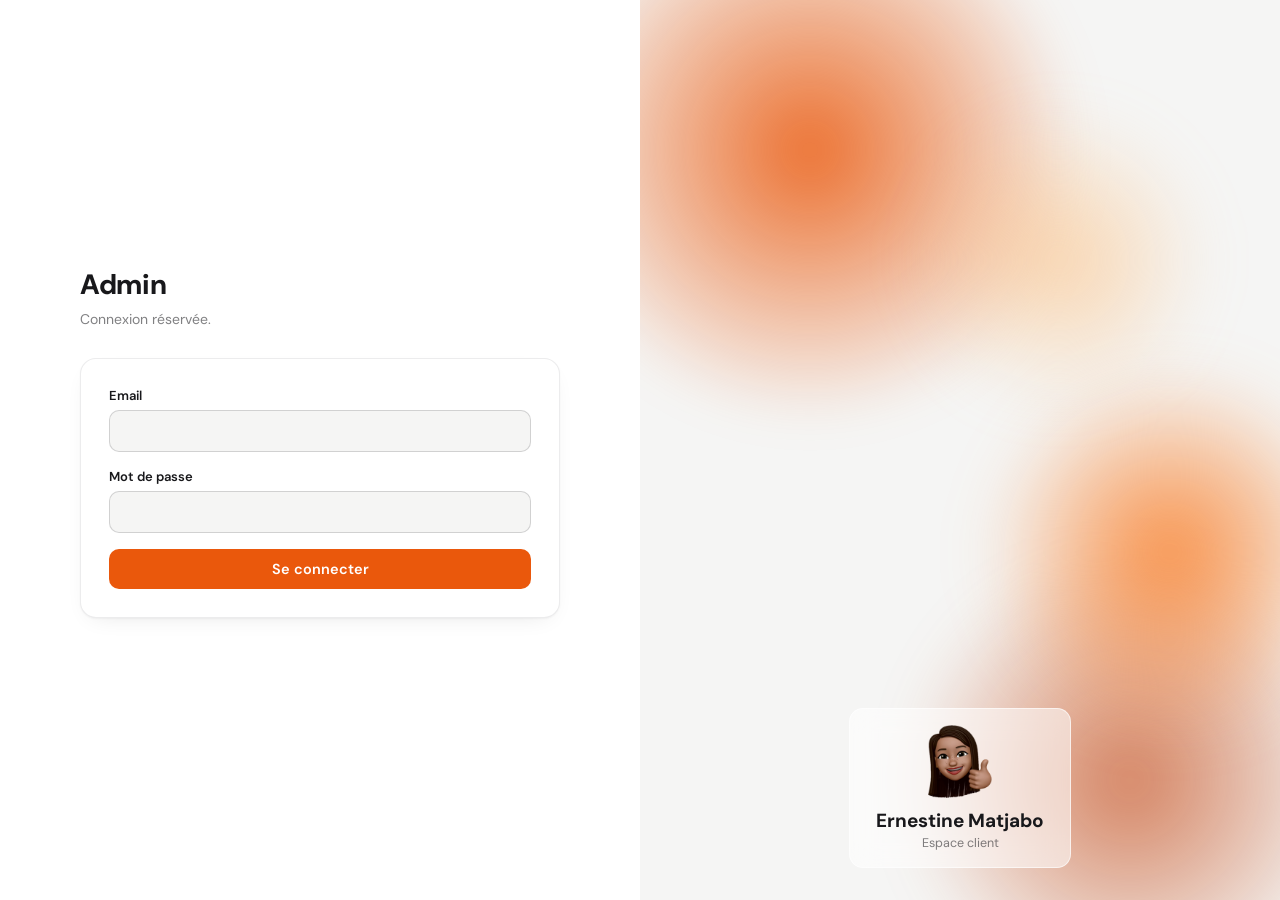
==== commit 81bf4e24: "feat: AI Workspace, orange design rebrand, passwordless client login - New /admin/workspace/: dashbo" ====
--- a/admin/index.html
+++ b/admin/index.html
@@ -7,8 +7,8 @@
 <meta name="robots" content="noindex"/>
 <link rel="preconnect" href="https://fonts.googleapis.com"/>
 <link rel="preconnect" href="https://fonts.gstatic.com" crossorigin/>
-<link href="https://fonts.googleapis.com/css2?family=DM+Sans:ital,wght@0,300;0,400;0,500;0,600;0,700;1,400&family=DM+Serif+Display:ital@0;1&display=swap" rel="stylesheet"/>
-<link rel="stylesheet" href="/assets/espace-client.css?v=10"/>
+<link href="https://fonts.googleapis.com/css2?family=DM+Sans:ital,wght@0,300;0,400;0,500;0,600;0,700;0,800;0,900;1,400&family=DM+Serif+Display:ital@0;1&display=swap" rel="stylesheet"/>
+<link rel="stylesheet" href="/assets/espace-client.css?v=29"/>
 <style>
   #login-view.login-split{min-height:100vh;display:flex}
   .login-split-form{
@@ -26,7 +26,7 @@
     border:1px solid rgba(255,255,255,0.6);
   }
   .login-split-brand-avatar{display:block;width:64px;height:auto;margin:0 auto 10px}
-  .login-split-brand-name{display:block;font-family:var(--serif);font-size:19px;color:var(--text)}
+  .login-split-brand-name{display:block;font-family:var(--serif);font-weight:700;font-size:19px;color:var(--text)}
   .login-split-brand-sub{display:block;font-size:12.5px;color:var(--text2);margin-top:2px}
 
   @media(max-width:860px){
@@ -37,19 +37,19 @@
   .bg-blobs{position:absolute;inset:0;z-index:0;pointer-events:none;overflow:hidden}
   .blob{position:absolute;border-radius:50%}
   .blob-1{
-    width:620px;height:620px;background:radial-gradient(circle,rgba(91,76,245,0.88) 0%,transparent 62%);
+    width:620px;height:620px;background:radial-gradient(circle,rgba(234,88,12,0.85) 0%,transparent 62%);
     top:-160px;left:-140px;filter:blur(22px);animation:blobDrift1 12s ease-in-out infinite alternate;
   }
   .blob-2{
-    width:520px;height:520px;background:radial-gradient(circle,rgba(219,39,119,0.72) 0%,transparent 62%);
+    width:520px;height:520px;background:radial-gradient(circle,rgba(194,65,12,0.65) 0%,transparent 62%);
     bottom:-140px;right:-110px;filter:blur(26px);animation:blobDrift2 9s ease-in-out infinite alternate;
   }
   .blob-3{
-    width:420px;height:420px;background:radial-gradient(circle,rgba(124,108,250,0.80) 0%,transparent 62%);
+    width:420px;height:420px;background:radial-gradient(circle,rgba(249,115,22,0.80) 0%,transparent 62%);
     top:38%;left:50%;filter:blur(30px);animation:blobDrift3 15s ease-in-out infinite alternate;
   }
   .blob-4{
-    width:340px;height:340px;background:radial-gradient(circle,rgba(236,72,153,0.60) 0%,transparent 62%);
+    width:340px;height:340px;background:radial-gradient(circle,rgba(253,186,116,0.55) 0%,transparent 62%);
     top:10%;right:8%;filter:blur(28px);animation:blobDrift4 18s ease-in-out infinite alternate;
   }
   @keyframes blobDrift1{0%{transform:translate(0,0) scale(1)}100%{transform:translate(150px,110px) scale(1.28)}}
@@ -62,7 +62,7 @@
 <div id="login-view" class="login-split">
   <div class="login-split-form">
     <div class="wrap">
-      <h1 style="font-family:var(--serif);font-weight:400;font-size:28px">Admin</h1>
+      <h1 style="font-family:var(--serif);font-weight:800;font-size:28px">Admin</h1>
       <p class="sub">Connexion réservée.</p>
       <div id="login-msg"></div>
       <form id="login-form" class="card">
@@ -117,6 +117,10 @@
       <a href="/admin/" class="nav-item active">
         <svg viewBox="0 0 24 24" fill="none" stroke="currentColor" stroke-width="1.75" stroke-linecap="round" stroke-linejoin="round"><rect x="3" y="3" width="7" height="7" rx="1.5"/><rect x="14" y="3" width="7" height="7" rx="1.5"/><rect x="3" y="14" width="7" height="7" rx="1.5"/><rect x="14" y="14" width="7" height="7" rx="1.5"/></svg>
         Clients
+      </a>
+      <a href="/admin/workspace/" class="nav-item">
+        <svg viewBox="0 0 24 24" fill="none" stroke="currentColor" stroke-width="1.75" stroke-linecap="round" stroke-linejoin="round"><path d="m12 3-1.9 5.8a2 2 0 0 1-1.287 1.288L3 12l5.8 1.9a2 2 0 0 1 1.288 1.287L12 21l1.9-5.8a2 2 0 0 1 1.287-1.288L21 12l-5.8-1.9a2 2 0 0 1-1.288-1.287Z"/></svg>
+        Workspace
       </a>
     </nav>
     <div class="app-sidebar-bottom">
--- a/assets/espace-client.css
+++ b/assets/espace-client.css
@@ -1,24 +1,25 @@
 :root{
-  --bg:#f4f4f8;
-  --sidebar:rgba(255,255,255,0.6);
+  --bg:#f5f5f4;
+  --sidebar:rgba(255,255,255,0.7);
   --surface:#ffffff;
-  --border:rgba(22,22,42,0.09);
-  --border2:rgba(22,22,42,0.16);
-  --text:#16162a;
-  --text2:rgba(22,22,42,0.52);
-  --text3:rgba(22,22,42,0.28);
-  --accent:#5b4cf5;
-  --accent2:#7c6cfa;
-  --accent-soft:rgba(91,76,245,0.09);
-  --chip-bg:rgba(22,22,42,0.05);
-  --chip-hover:rgba(22,22,42,0.09);
+  --border:rgba(24,24,27,0.08);
+  --border2:rgba(24,24,27,0.16);
+  --text:#18181b;
+  --text2:rgba(24,24,27,0.55);
+  --text3:rgba(24,24,27,0.30);
+  --accent:#ea580c;
+  --accent2:#f97316;
+  --accent-soft:rgba(234,88,12,0.10);
+  --chip-bg:rgba(24,24,27,0.05);
+  --chip-hover:rgba(24,24,27,0.09);
   --danger:#e5484d;
-  --success:#30a46c;
-  --warning:#d9a441;
+  --success:#16a34a;
+  --warning:#b45309;
+  --info:#2563eb;
   --font:'DM Sans',system-ui,sans-serif;
-  --serif:'DM Serif Display',serif;
+  --serif:'DM Sans',system-ui,sans-serif;
   --radius:16px;
-  --shadow:0 1px 2px rgba(22,22,42,0.04),0 8px 24px -12px rgba(22,22,42,0.12);
+  --shadow:0 1px 2px rgba(0,0,0,0.04),0 8px 24px -12px rgba(0,0,0,0.12);
 }
 *{box-sizing:border-box}
 html{scroll-behavior:smooth}
@@ -41,7 +42,7 @@
   padding:28px;margin-bottom:16px;box-shadow:var(--shadow);
 }
 label{display:block;font-size:13px;font-weight:600;margin-bottom:6px;color:var(--text)}
-input[type=email],input[type=password],input[type=text]{
+input[type=email],input[type=password],input[type=text],input[type=url],input[type=date]{
   width:100%;padding:11px 13px;border:1px solid var(--border2);border-radius:10px;
   font-family:var(--font);font-size:14.5px;background:var(--bg);color:var(--text);
   margin-bottom:16px;transition:border-color .15s;
@@ -92,7 +93,7 @@
 }
 .badge::before{content:'';width:6px;height:6px;border-radius:50%;background:currentColor}
 .badge.a_venir{background:var(--chip-bg);color:var(--text2)}
-.badge.en_cours{background:rgba(91,76,245,0.12);color:var(--accent)}
+.badge.en_cours{background:rgba(37,99,235,0.12);color:var(--info)}
 .badge.terminee{background:rgba(48,164,108,0.12);color:var(--success)}
 .badge.onboarding{background:rgba(217,164,65,0.14);color:var(--warning)}
 .badge.actif{background:rgba(48,164,108,0.12);color:var(--success)}
@@ -132,6 +133,7 @@
    APP SHELL — sidebar + main (dashboard pages)
    ══════════════════════════════════════════ */
 .app-shell{display:flex;height:100dvh;overflow:hidden}
+body.workspace-hide-sidebar .app-sidebar{display:none}
 
 .app-sidebar{
   width:248px;min-width:248px;background:var(--sidebar);
@@ -176,7 +178,7 @@
 .app-content{flex:1;overflow-y:auto;padding:32px 36px 48px}
 .app-content-inner{max-width:920px;margin:0 auto;animation:fadeUp .4s ease both}
 .page-header{margin-bottom:24px}
-.page-header h1{font-family:var(--serif);font-weight:400;font-size:26px;letter-spacing:-.01em;margin:0 0 4px}
+.page-header h1{font-family:var(--serif);font-weight:800;font-size:26px;letter-spacing:-.01em;margin:0 0 4px}
 .page-header .sub{margin:0}
 
 .overlay{display:none;position:fixed;inset:0;background:rgba(0,0,0,.4);z-index:19;backdrop-filter:blur(2px)}
@@ -185,7 +187,7 @@
 @keyframes fadeUp{from{opacity:0;transform:translateY(8px)}to{opacity:1;transform:translateY(0)}}
 
 @media(max-width:860px){
-  .app-sidebar{position:fixed;top:0;bottom:0;left:0;transform:translateX(-100%);background:#fff;box-shadow:4px 0 24px rgba(22,22,42,.15)}
+  .app-sidebar{position:fixed;top:0;bottom:0;left:0;transform:translateX(-100%);background:#fff;box-shadow:4px 0 24px rgba(0,0,0,.15)}
   .app-sidebar.open{transform:translateX(0)}
   .app-topbar{display:flex}
   .menu-btn{display:flex}
@@ -231,7 +233,7 @@
 .timeline-rail{display:flex;flex-direction:column;align-items:center;flex-shrink:0}
 .timeline-dot{width:11px;height:11px;border-radius:50%;background:var(--border2);margin-top:3px;flex-shrink:0;border:2px solid var(--surface);box-shadow:0 0 0 2px var(--border)}
 .timeline-item.terminee .timeline-dot{background:var(--success);box-shadow:0 0 0 2px rgba(48,164,108,.25)}
-.timeline-item.en_cours .timeline-dot{background:var(--accent);box-shadow:0 0 0 2px rgba(91,76,245,.25)}
+.timeline-item.en_cours .timeline-dot{background:var(--info);box-shadow:0 0 0 2px rgba(37,99,235,.25)}
 .timeline-line{flex:1;width:2px;background:var(--border);margin-top:4px;min-height:16px}
 .timeline-item:last-child .timeline-line{display:none}
 .timeline-body{flex:1;padding-bottom:4px}
@@ -306,9 +308,30 @@
 .phase-detail-section{margin-bottom:16px}
 .phase-detail-section:last-child{margin-bottom:0}
 .phase-detail-label{font-size:11px;font-weight:700;text-transform:uppercase;letter-spacing:.5px;color:var(--text3);margin-bottom:10px}
-.note-item{padding:10px 0;border-bottom:1px solid var(--border);font-size:13.5px}
+.note-item{padding:12px 0;border-bottom:1px solid var(--border);font-size:13.5px}
 .note-item:last-child{border-bottom:none}
-.note-item .meta{font-size:11.5px;color:var(--text3);margin-top:3px}
+.note-item .meta{font-size:11.5px;color:var(--text3);margin-top:6px}
+.note-item-head{display:flex;align-items:flex-start;justify-content:space-between;gap:12px}
+.note-item-head .note-content{flex:1;min-width:0}
+.note-item-head .file-actions{flex-shrink:0}
+.note-content p{margin:0 0 10px;line-height:1.55}
+.note-content p:last-child{margin-bottom:0}
+.note-content h3,.note-content h4,.note-content h5{margin:2px 0 8px;font-weight:700;line-height:1.35}
+.note-content h3{font-size:15.5px}
+.note-content h4{font-size:14px}
+.note-content h5{font-size:13.5px;text-transform:uppercase;letter-spacing:.3px;color:var(--text2)}
+.note-content ul{margin:0 0 10px;padding-left:20px}
+.note-content ul ul{margin:2px 0 0}
+.note-content li{margin-bottom:3px;line-height:1.5}
+.note-content strong{font-weight:700}
+.note-form{margin-top:14px}
+textarea{
+  box-sizing:border-box;width:100%;max-width:100%;padding:11px 13px;border:1px solid var(--border2);border-radius:10px;
+  font-family:var(--font);font-size:14.5px;background:var(--surface);color:var(--text);
+  margin-bottom:0;transition:border-color .15s,box-shadow .15s;resize:vertical;min-height:120px;line-height:1.5;
+}
+textarea:focus{outline:none;border-color:var(--accent);box-shadow:0 0 0 3px var(--accent-soft)}
+textarea:focus-visible{outline:none}
 
 /* ── Kanban board (projet) ── */
 .kanban-board{
@@ -317,13 +340,29 @@
 }
 .kanban-column{
   flex:1 0 260px;min-width:260px;max-width:340px;
-  background:rgba(22,22,42,0.025);border-radius:16px;padding:14px;
+  background:rgba(0,0,0,0.025);border-radius:16px;padding:14px;
 }
 .kanban-column-head{display:flex;align-items:center;gap:8px;padding:4px 6px 12px}
 .kanban-column-dot{width:8px;height:8px;border-radius:50%;background:var(--border2);flex-shrink:0}
-.kanban-column-dot.en_cours{background:var(--accent)}
+.kanban-column-dot.en_cours{background:var(--info)}
 .kanban-column-dot.terminee{background:var(--success)}
 .kanban-column-title{font-size:13px;font-weight:700}
+
+/* Tableaux du Workspace (dashboard + détail projet) : jamais de scroll
+   horizontal — les colonnes gardent une largeur lisible (min 220px) et
+   passent sur une seconde ligne plutôt que de s'écraser ou de déborder. */
+#tasks-board,#dashboard-board{overflow-x:visible;flex-wrap:wrap}
+#tasks-board .kanban-column,#dashboard-board .kanban-column{flex:1 1 220px;min-width:220px;max-width:320px}
+/* Colonnes du dashboard : plus carrées (moins larges, plus hautes) qu'un
+   simple bandeau plat, même quand la colonne est vide ou n'a qu'une carte. */
+#dashboard-board .kanban-column{max-width:260px}
+#dashboard-board .kanban-card{padding:18px 18px 16px}
+#dashboard-board .kanban-card-title{margin-bottom:14px}
+#dashboard-board .kanban-card-assignee{margin-bottom:12px}
+#dashboard-board .kanban-progress-row{margin-bottom:14px}
+@media(max-width:640px){
+  #tasks-board .kanban-column,#dashboard-board .kanban-column{flex:1 1 100%;min-width:0;max-width:none}
+}
 .kanban-column-count{
   font-size:11.5px;font-weight:700;color:var(--text3);background:var(--chip-bg);
   border-radius:99px;padding:1px 8px;margin-left:auto;
@@ -333,12 +372,14 @@
   background:var(--surface);border-radius:14px;padding:14px 16px;box-shadow:var(--shadow);
   cursor:pointer;transition:transform .15s,box-shadow .15s,opacity .15s;border:1px solid transparent;
 }
-.kanban-card:hover{transform:translateY(-2px);box-shadow:0 2px 4px rgba(22,22,42,.05),0 14px 28px -12px rgba(22,22,42,.18)}
+.kanban-card:hover{transform:translateY(-2px);box-shadow:0 2px 4px rgba(0,0,0,.05),0 14px 28px -12px rgba(0,0,0,.18)}
 .kanban-card.dragging{opacity:.35}
 .kanban-card.drag-over{border-color:var(--accent)}
 .kanban-cards.drag-over{background:var(--accent-soft);border-radius:10px}
 .kanban-card[draggable="true"]{cursor:grab}
-.kanban-card-title{font-size:14px;font-weight:600;line-height:1.35;margin-bottom:10px}
+.kanban-card-title{display:flex;align-items:center;gap:6px;font-size:14px;font-weight:600;line-height:1.35;margin-bottom:10px}
+.kanban-card-title svg{flex-shrink:0;opacity:.6}
+.kanban-card-meta{font-size:11.5px;color:var(--text3);margin-bottom:8px}
 .kanban-tags{display:flex;flex-wrap:wrap;gap:5px;margin-bottom:9px}
 .kanban-tag{font-size:10.5px;font-weight:700;padding:2px 8px;border-radius:99px;letter-spacing:.2px}
 
@@ -405,13 +446,29 @@
 .filter-tab:hover{background:var(--chip-hover)}
 .filter-tab.active{background:var(--accent);color:#fff}
 
+/* ── Ajout progressif (tâche/livrable/priorité/jalon) : un déclencheur discret
+   plutôt qu'un formulaire toujours ouvert qui mange de la hauteur. ── */
+.add-item-trigger{
+  display:inline-flex;align-items:center;gap:6px;background:none;
+  border:1px dashed var(--border2);color:var(--text2);
+  padding:8px 14px;border-radius:10px;font-size:12.5px;font-weight:600;
+  transition:border-color .15s,color .15s,background .15s;
+}
+.add-item-trigger:hover{border-color:var(--accent);color:var(--accent);background:var(--accent-soft)}
+.add-item-trigger svg{opacity:.8;flex-shrink:0}
+.add-item-form{margin-top:12px;display:flex;flex-direction:column;gap:8px;animation:fadeUp .18s ease both}
+.add-item-form>input{margin:0}
+.add-item-row{display:flex;gap:8px;flex-wrap:wrap}
+.add-item-row input{flex:1;min-width:100px;margin:0}
+.add-item-actions{display:flex;gap:8px;margin-top:2px}
+
 /* ── Project cards (admin) ── */
 .project-grid{display:grid;grid-template-columns:repeat(auto-fill,minmax(240px,1fr));gap:14px}
 .project-card{
   background:var(--surface);border-radius:14px;padding:18px 20px;box-shadow:var(--shadow);
   cursor:pointer;transition:transform .15s,box-shadow .15s;
 }
-.project-card:hover{transform:translateY(-2px);box-shadow:0 2px 4px rgba(22,22,42,.05),0 14px 28px -12px rgba(22,22,42,.18)}
+.project-card:hover{transform:translateY(-2px);box-shadow:0 2px 4px rgba(0,0,0,.05),0 14px 28px -12px rgba(0,0,0,.18)}
 .project-card-head{display:flex;align-items:center;gap:10px;margin-bottom:14px}
 .project-card-head .avatar{width:32px;height:32px;font-size:11.5px}
 .project-card-name{font-size:14px;font-weight:700;overflow:hidden;text-overflow:ellipsis;white-space:nowrap}
@@ -420,6 +477,142 @@
 .project-card-foot{display:flex;align-items:center;justify-content:space-between;margin-top:14px}
 .project-card-foot .meta{font-size:11.5px;color:var(--text3)}
 
+/* ── Workspace (plans de projet IA, admin, indépendant des clients) ── */
+.workspace-tip{
+  background:var(--chip-bg);border-radius:12px;padding:10px 14px;margin-bottom:14px;
+  font-size:12px;line-height:1.5;color:var(--text2);
+}
+.workspace-tip strong{color:var(--text)}
+
+/* Dashboard compact : tout doit tenir sur un écran sans scroller. */
+.workspace-compact .page-header h1{font-size:16px;margin-bottom:2px}
+.workspace-compact .page-header .sub{font-size:11px;margin-bottom:0}
+.workspace-compact .section-card{padding:12px 14px;margin-bottom:10px}
+.workspace-compact .section-head{margin-bottom:8px}
+.workspace-compact .section-head h2{font-size:12px}
+.workspace-compact .kanban-column{padding:8px}
+.workspace-compact .kanban-column-head{padding:2px 4px 8px}
+.workspace-compact .kanban-column-title{font-size:10.5px}
+.workspace-compact .kanban-column-count{font-size:9.5px;padding:0 6px}
+.workspace-compact .kanban-cards{gap:6px}
+.workspace-compact .kanban-card{padding:8px 10px}
+.workspace-compact .kanban-card-title{font-size:11.5px;margin-bottom:3px;gap:4px}
+.workspace-compact .kanban-card-title svg{width:11px;height:11px}
+.workspace-compact .kanban-card-meta{font-size:9.5px;margin-bottom:0}
+.workspace-compact .kanban-card-assignee{font-size:9.5px;margin-bottom:5px;gap:5px}
+.workspace-compact .kanban-progress-row{margin-bottom:6px;gap:6px}
+.workspace-compact .kanban-progress-label{font-size:9px}
+.workspace-compact .kanban-card-foot{margin-top:4px}
+.workspace-compact .kanban-empty-col{font-size:10.5px;padding:10px 6px}
+.workspace-compact .task-item{padding:5px 0;gap:8px}
+.workspace-compact .task-title{font-size:11.5px}
+.workspace-compact .task-meta{font-size:9.5px}
+.workspace-compact .task-check{width:13px;height:13px}
+.workspace-compact .workspace-tip{font-size:11px;padding:8px 12px;margin-bottom:10px}
+.workspace-compact .btn-primary{font-size:12px;padding:7px 14px}
+.workspace-compact .btn-secondary{font-size:11.5px;padding:6px 12px}
+.workspace-compact .add-item-trigger{font-size:11px;padding:6px 11px}
+.workspace-compact .add-item-form{margin-top:8px;gap:6px}
+
+/* Compact : vue détail (tabs, chat, panneau plan/priorités/jalons, notes, formulaires). */
+.workspace-compact .workspace-tabs{margin-bottom:10px}
+.workspace-compact .workspace-tab{padding:6px 10px;font-size:11.5px}
+.workspace-compact .workspace-layout{gap:12px}
+.workspace-compact label{font-size:10.5px;margin-bottom:3px}
+.workspace-compact input[type=text],
+.workspace-compact input[type=date]{padding:6px 8px;font-size:11.5px;margin-bottom:0}
+.workspace-compact .kanban-board{gap:10px}
+#tasks-board.kanban-board .kanban-cards{max-height:260px;overflow-y:auto;padding-right:2px}
+.workspace-compact #deliverables-list{max-height:120px;overflow-y:auto}
+.workspace-compact .phase-detail-section{margin-bottom:10px}
+.workspace-compact .phase-detail-label{font-size:9.5px;margin-bottom:5px}
+.workspace-compact .note-content{font-size:11.5px}
+.workspace-compact .note-content p{margin-bottom:5px}
+.workspace-compact .priority-list{font-size:11.5px}
+.workspace-compact .progress{height:5px;margin:4px 0}
+.workspace-compact .workspace-chat-transcript{max-height:160px;margin-bottom:8px}
+.workspace-compact .workspace-chat-msg{font-size:11.5px}
+.workspace-compact .workspace-chat-empty{padding:10px 8px}
+.workspace-compact .workspace-chat-empty-icon{width:28px;height:28px;margin-bottom:6px}
+.workspace-compact .workspace-chat-empty-icon svg{width:13px;height:13px}
+.workspace-compact .workspace-chat-empty-title{font-size:11.5px}
+.workspace-compact .workspace-chat-form textarea{min-height:32px;font-size:11.5px;padding:6px 8px}
+.workspace-compact textarea{min-height:50px;font-size:11.5px;padding:6px 8px}
+.workspace-compact .note-form-label{font-size:10.5px}
+
+.workspace-tabs{display:flex;gap:2px;flex-wrap:wrap;align-items:center;margin-bottom:20px;border-bottom:1px solid var(--border)}
+.workspace-tab{
+  display:inline-flex;align-items:center;gap:6px;font-size:13px;font-weight:600;padding:9px 14px;
+  border-radius:8px 8px 0 0;background:transparent;color:var(--text2);border:none;cursor:pointer;
+  transition:background .15s,color .15s;max-width:220px;overflow:hidden;text-overflow:ellipsis;
+  white-space:nowrap;border-bottom:2px solid transparent;margin-bottom:-1px;
+}
+.workspace-tab svg{flex-shrink:0;opacity:.7}
+.workspace-tab:hover{background:var(--chip-bg)}
+.workspace-tab.active{color:var(--accent);border-bottom-color:var(--accent)}
+.workspace-tab.active svg{opacity:1}
+.workspace-tab:disabled{cursor:default}
+.workspace-tab-add{
+  width:30px;height:30px;padding:0;border-radius:50%;background:var(--accent-soft);color:var(--accent);
+  font-size:16px;line-height:1;display:flex;align-items:center;justify-content:center;flex-shrink:0;
+  margin-bottom:6px;
+}
+.workspace-tab-add:hover{background:var(--accent);color:#fff}
+
+/* ── Chat IA (panneau latéral workspace) ── */
+.workspace-chat-transcript{max-height:360px;overflow-y:auto;margin-bottom:14px}
+.workspace-chat-empty{text-align:center;padding:20px 8px}
+.workspace-chat-empty-icon{
+  width:40px;height:40px;border-radius:50%;background:var(--accent-soft);color:var(--accent);
+  display:flex;align-items:center;justify-content:center;margin:0 auto 12px;
+}
+.workspace-chat-empty-icon svg{width:19px;height:19px}
+.workspace-chat-empty-title{font-size:14.5px;font-weight:700;margin:0}
+.workspace-chat-messages{display:flex;flex-direction:column;gap:12px}
+.workspace-chat-msg{font-size:13.5px;line-height:1.5}
+.workspace-chat-msg-user{
+  align-self:flex-end;max-width:88%;background:var(--accent-soft);color:var(--text);
+  padding:8px 12px;border-radius:12px 12px 2px 12px;
+}
+.workspace-chat-msg-assistant{align-self:stretch}
+.workspace-chat-activity{
+  display:flex;align-items:center;gap:5px;font-size:11.5px;color:var(--text3);margin-bottom:4px;
+}
+.workspace-chat-activity svg{width:12px;height:12px;flex-shrink:0}
+.workspace-chat-thinking{color:var(--text3);font-style:italic;display:flex;align-items:center;gap:5px}
+.workspace-chat-thinking svg{width:13px;height:13px}
+.workspace-chat-form{border-top:1px solid var(--border);padding-top:12px}
+.workspace-chat-form textarea{min-height:52px;font-size:13.5px;margin-bottom:8px;resize:none}
+.workspace-chat-actions{display:flex;align-items:center;justify-content:space-between}
+.workspace-chat-icons{display:flex;gap:4px}
+.workspace-chat-icon-btn{
+  width:28px;height:28px;padding:0;border-radius:7px;background:none;color:var(--text3);
+  display:flex;align-items:center;justify-content:center;cursor:default;opacity:.6;
+}
+.workspace-chat-icon-btn svg{width:15px;height:15px}
+.workspace-chat-send{
+  width:30px;height:30px;padding:0;border-radius:50%;background:var(--accent);color:#fff;
+  display:flex;align-items:center;justify-content:center;flex-shrink:0;
+}
+.workspace-chat-send svg{width:15px;height:15px}
+.workspace-chat-send:hover:not(:disabled){opacity:.9}
+
+.kanban-card-assignee{display:flex;align-items:center;gap:6px;font-size:11.5px;color:var(--text2);margin-bottom:6px}
+
+.workspace-layout{display:flex;gap:20px;align-items:flex-start}
+.workspace-main{flex:1;min-width:0}
+.workspace-side{width:320px;flex-shrink:0}
+@media(max-width:960px){
+  .workspace-layout{flex-direction:column}
+  .workspace-side{width:100%}
+}
+
+.priority-list{margin:0;padding-left:20px;font-size:13.5px;line-height:1.6}
+.priority-list li{margin-bottom:4px}
+
+.kanban-column-dot.demarre{background:var(--warning)}
+.kanban-column-dot.termine{background:var(--success)}
+
 /* ── Toast (remplace window.alert, non bloquant) ── */
 .toast{
   position:fixed;bottom:24px;left:50%;transform:translateX(-50%) translateY(8px);
